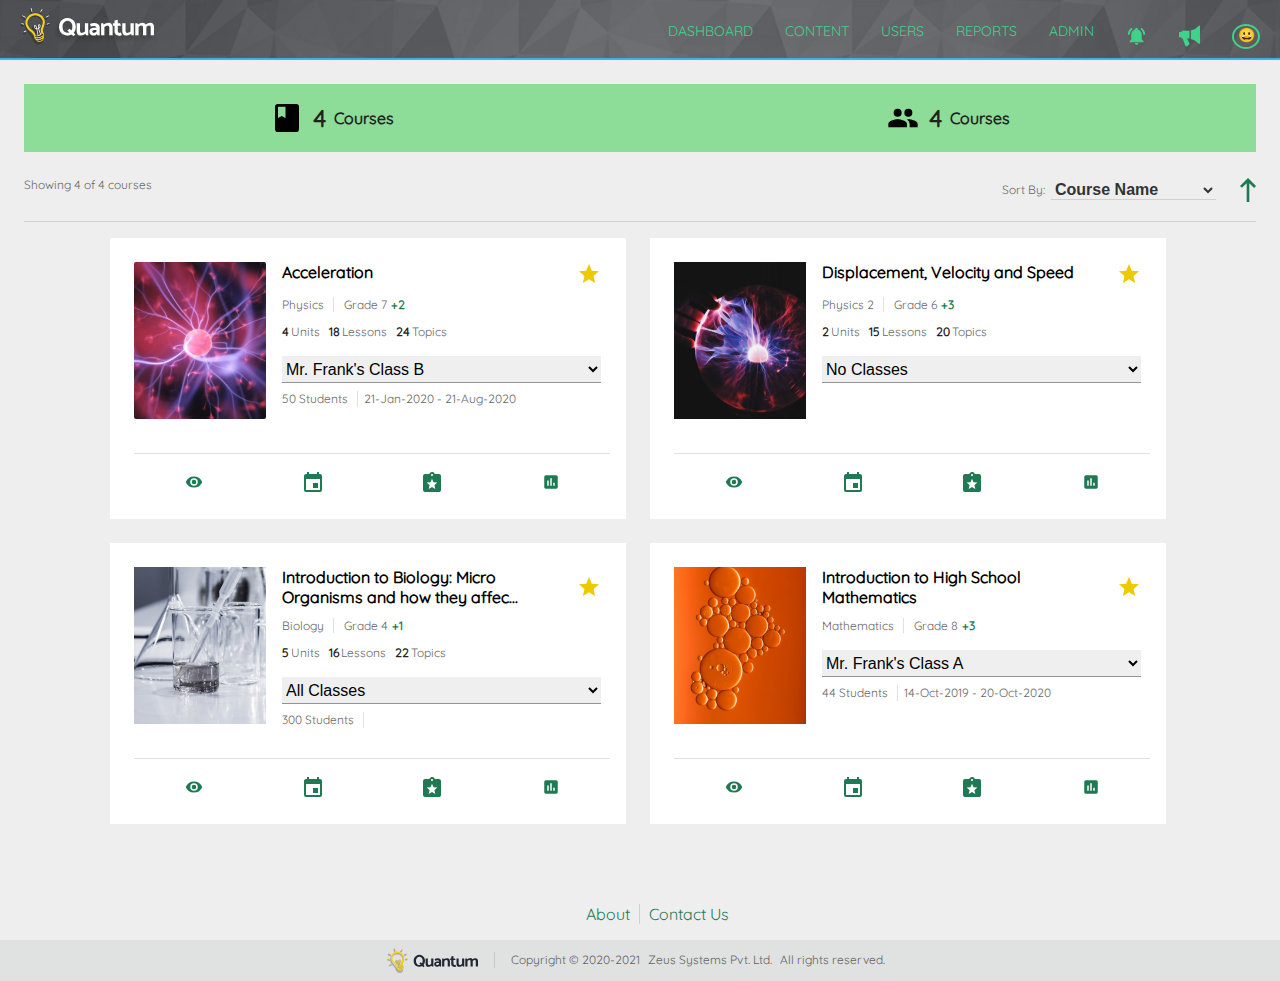
==== Quantum/dashboard/index.html @ 1cf325c6 "Initial commit :)" ====
<!DOCTYPE html>
<html lang="en">
<head>
    <meta charset="UTF-8">
    <meta http-equiv="X-UA-Compatible" content="IE=edge">
    <meta name="viewport" content="width=device-width, initial-scale=1.0">
    <title>Dashboard | Quantum</title>
    <link rel="stylesheet" href="scss.css">
</head>
<body>
    <div class="header">
        <img src="../quantum screen assets/icons/logo used in header.svg" alt="Quantum logo in header">
        <div class="navbar">
            <ul class="list-items">
                <li class="non-navigate">DASHBOARD</li>
                <li class="non-navigate">CONTENT</li>
                <li class="non-navigate">USERS</li>
                <li class="non-navigate">REPORTS</li>
                <li class="non-navigate">ADMIN</li>
                <li class="nav-icons"><img src="../quantum screen assets/icons/alerts.svg" alt="alert icon"></li>
                <li class="nav-icons"><img src="../quantum screen assets/icons/announcements.svg" alt="announcements icon"></li>
                <li id="profile-icon" class="nav-icons">😀</li>
                <li class="navigation"><img src="../quantum screen assets/icons/hamburger-menu.svg" alt="hamburger menu"></li>
            </ul>
        </div>
    </div>
    <div class="main-content">
        <div class="sub-header">
            <div class="sub-header-item">
                <img src="../quantum screen assets/icons/courses.svg" alt="courses icon">
                <span id="digit">4</span>
                <span id="cat">Courses</span> 
            </div>
            <div class="sub-header-item">
                <img src="../quantum screen assets/icons/classes.svg" alt="courses icon">
                <span id="digit">4</span>
                <span id="cat">Courses</span> 
            </div>
        </div>
    
        <div class="category">
            <div class="show">Showing 4 of 4 courses</div>
            <div class="sortby">
                Sort By:
                <select>
                    <option disabled selected>Course Name</option>
                </select>
                <img src="../quantum screen assets/icons/sort.svg" alt="sort icon">
            </div>
        </div>
    
        <div class="cards-container">
            <div class="card card-1">
                <div class="card-content">
                    <img src="../quantum screen assets/images/imageMask-1.svg" alt="img">
                    <div class="card-info">
                        <div class="card-header">
                            <span>Acceleration</span>
                            <img src="../quantum screen assets/icons/favourite.svg" alt="favourite icon">
                        </div>
                        <p class="subject">
                            <span class="common-font mr-9">Physics</span>
                            <span class="common-font">Grade 7</span>
                            <span class="green-font">+2</span>
                        </p>
                        <p class="mt-0">
                            <span class="common-font mr-5"><span class="font-b">4</span>Units</span>
                            <span class="common-font mr-5"><span class="font-b">18</span>Lessons</span>
                            <span class="common-font"><span class="font-b">24</span>Topics</span>
                        </p>
                        <p class="select-cat">
                            <select name="name" id="name">
                                <option>Mr. Frank's Class B</option>
                                <option>Mr. Frank's Class A</option>
                            </select>
                        </p>
                        <p class="flex">
                            <span class="common-font mr-9">50 Students</span>
                            <span class="common-font">21-Jan-2020 - 21-Aug-2020</span>
                        </p>

                    </div>
                </div>
                <div class="card-icon">
                    <img src="../quantum screen assets/icons/preview.svg" alt="preview icon">
                    <img src="../quantum screen assets/icons/manage course.svg" alt="manage course icon">
                    <img src="../quantum screen assets/icons/grade submissions.svg" alt="grade icon">
                    <img src="../quantum screen assets/icons/reports.svg" alt="reports icon">
                </div>
            </div>
    
            <!-- card-2 -->
            <div class="card card-2">
                <div class="card-content">
                    <img src="../quantum screen assets/images/imageMask-2.svg" alt="img">
                    <div class="card-info">
                        <div class="card-header">
                            <span>Displacement, Velocity and Speed</span>
                            <img src="../quantum screen assets/icons/favourite.svg" alt="favourite icon">
                        </div>
                        <p class="subject">
                            <span class="common-font mr-9">Physics 2</span>
                            <span class="common-font">Grade 6</span>
                            <span class="green-font">+3</span>
                        </p>
                        <p class="mt-0">
                            <span class="common-font mr-5"><span class="font-b">2</span>Units</span>
                            <span class="common-font mr-5"><span class="font-b">15</span>Lessons</span>
                            <span class="common-font"><span class="font-b">20</span>Topics</span>
                        </p>
                        <p class="select-cat">
                            <select name="name" id="name">
                                <option disabled selected>No Classes</option>
                            </select>
                        </p>
                        <!-- <p class="flex">
                            <span class="common-font mr-9">50 Students</span>
                            <span class="common-font">21-Jan-2020 - 21-Aug-2020</span>
                        </p> -->

                    </div>
                </div>
                <div class="card-icon">
                    <img src="../quantum screen assets/icons/preview.svg" alt="preview icon">
                    <img src="../quantum screen assets/icons/manage course.svg" alt="manage course icon">
                    <img src="../quantum screen assets/icons/grade submissions.svg" alt="grade icon">
                    <img src="../quantum screen assets/icons/reports.svg" alt="reports icon">
                </div>
            </div>
    
            <!-- card-3 -->
            <div class="card card-3">
                <div class="card-content">
                    <img src="../quantum screen assets/images/imageMask.svg" alt="img">
                    <div class="card-info">
                        <div class="card-header">
                            <span>Introduction to Biology: Micro Organisms and how they affec...</span>
                            <img src="../quantum screen assets/icons/favourite.svg" alt="favourite icon">
                        </div>
                        <p class="subject">
                            <span class="common-font mr-9">Biology</span>
                            <span class="common-font">Grade 4</span>
                            <span class="green-font">+1</span>
                        </p>
                        <p class="mt-0">
                            <span class="common-font mr-5"><span class="font-b">5</span>Units</span>
                            <span class="common-font mr-5"><span class="font-b">16</span>Lessons</span>
                            <span class="common-font"><span class="font-b">22</span>Topics</span>
                        </p>
                        <p class="select-cat">
                            <select name="name" id="name">
                                <option>All Classes</option>
                                <option>All Classes</option>
                            </select>
                        </p>
                        <p class="flex">
                            <span class="common-font mr-9">300 Students</span>
                            <!-- <span class="common-font">21-Jan-2020 - 21-Aug-2020</span> -->
                        </p>

                    </div>
                </div>
                <div class="card-icon">
                    <img src="../quantum screen assets/icons/preview.svg" alt="preview icon">
                    <img src="../quantum screen assets/icons/manage course.svg" alt="manage course icon">
                    <img src="../quantum screen assets/icons/grade submissions.svg" alt="grade icon">
                    <img src="../quantum screen assets/icons/reports.svg" alt="reports icon">
                </div>
            </div>
    
            <!-- card-4 -->
            <div class="card card-4">
                <div class="card-content">
                    <img src="../quantum screen assets/images/imageMask-3.svg" alt="img">
                    <div class="card-info">
                        <div class="card-header">
                            <span>Introduction to High School Mathematics</span>
                            <img src="../quantum screen assets/icons/favourite.svg" alt="favourite icon">
                        </div>
                        <p class="subject">
                            <span class="common-font mr-9">Mathematics</span>
                            <span class="common-font">Grade 8</span>
                            <span class="green-font">+3</span>
                        </p>
                        <!-- <p class="mt-0">
                            <span class="common-font mr-5"><span class="font-b">4</span>Units</span>
                            <span class="common-font mr-5"><span class="font-b">18</span>Lessons</span>
                            <span class="common-font"><span class="font-b">24</span>Topics</span>
                        </p> -->
                        <p class="select-cat">
                            <select name="name" id="name">
                                <option>Mr. Frank's Class A</option>
                                <option>Mr. Frank's Class B</option>
                            </select>
                        </p>
                        <p class="flex">
                            <span class="common-font mr-9">44 Students</span>
                            <span class="common-font">14-Oct-2019 - 20-Oct-2020</span>
                        </p>

                    </div>
                </div>
                <div class="card-icon">
                    <img src="../quantum screen assets/icons/preview.svg" alt="preview icon">
                    <img src="../quantum screen assets/icons/manage course.svg" alt="manage course icon">
                    <img src="../quantum screen assets/icons/grade submissions.svg" alt="grade icon">
                    <img src="../quantum screen assets/icons/reports.svg" alt="reports icon">
                </div>
            </div>
        </div>

    </div>



    <div class="footer-main">
        <div class="about">
            <div id="about">About</div>
            <div id="contact">Contact Us</div>
        </div>
    
        <div class="footer">
            <img src="../quantum screen assets/icons/logo used in footer.svg" alt="quantum logo in footer">
            <div class="info">
                <div class="padding-right">Copyright &#169 2020-2021</div>
                <div class="padding-right">Zeus Systems Pvt. Ltd.</div>
                <div class="padding-right">All rights reserved.</div>
            </div>
        </div>
    </div>
</body>
</html>
---- Quantum/dashboard/scss.css ----
@font-face {
  font-family: Quicksand;
  src: url("../quantum screen assets/Quicksand font 1/static/Quicksand-Regular.ttf");
}
body {
  margin: 0;
  background: #EEEEEE;
  font-family: Quicksand;
}

.header {
  background: #25313F url("../quantum screen assets/header pattern svg.svg");
  opacity: 1;
  padding: 8px 20px;
  background-size: cover;
  border-bottom: 2px solid #31B9E4;
}

.navbar {
  float: right;
}

.list-items {
  display: flex;
  justify-content: center;
  align-items: flex-start;
  list-style-type: none;
  color: #3FD28B;
  text-align: center;
}
.list-items li {
  margin-left: 32px;
  padding-bottom: 15px;
  font-size: 14px;
  line-height: 14px;
  text-align: center;
}
.list-items li img {
  width: 21px;
  height: 24px;
}

.non-navigate:hover {
  color: white;
  border-bottom: 4px solid #FFFFFF;
}

#profile-icon {
  color: #3FD28B;
  font-size: 14px;
  line-height: 19px;
  border: 2px solid #3FD28B;
  border-radius: 50%;
  height: 21px;
  padding-bottom: 0px;
  width: 24px;
}
#profile-icon:hover {
  border: 2px solid #3FD28B;
  border-radius: 50%;
  cursor: pointer;
}

.nav-icons:hover {
  width: 22px;
  height: 25px;
  border-radius: 50%;
  padding-bottom: 0px;
  background-color: white;
}

.navigation {
  display: none;
}

.main-content {
  padding: 24px;
  background-color: #EEEEEE;
  /* width: 100%; */
}

.sub-header {
  display: grid;
  grid-template-columns: 1fr 1fr;
  text-align: center;
  background-color: #8DDC97;
  margin-bottom: 24px;
}

.sub-header-item {
  margin-top: 18px;
  padding-bottom: 14px;
  display: flex;
  justify-content: center;
  align-items: center;
  border-bottom: 4px solid transparent;
}
.sub-header-item:hover {
  border-bottom: 4px solid #222222;
}
.sub-header-item img {
  height: 32px;
  margin-right: 10px;
}

#digit {
  color: #222222;
  font-size: 24px;
  line-height: 28px;
  font-size: 24px;
  line-height: 28px;
  font-weight: bold;
  margin-right: 8px;
  color: #222222;
}

#cat {
  color: #222222;
  font-size: 16px;
  line-height: 20px;
  font-size: 16px;
  line-height: 20px;
  color: #222222;
  font-weight: bolder;
}

.category {
  display: grid;
  grid-template-columns: 1fr 1fr;
  grid-template-rows: repeat(3, 1fr);
  height: 28px;
  padding-bottom: 17px;
  border-bottom: 1px solid rgba(0, 0, 0, 0.12);
  margin-bottom: 16px;
}

.show {
  grid-row: 2/3;
  grid-column: 1/2;
  color: #686868;
  font-size: 12px;
  line-height: 14px;
}

.sortby {
  grid-column: 2/3;
  grid-row: 2/3;
  color: #666666;
  font-size: 12px;
  line-height: 16px;
  color: #686868;
  font-size: 12px;
  line-height: 16px;
  margin-left: auto;
  display: flex;
  align-items: center;
}
.sortby select {
  color: #333333;
  font-size: 16px;
  line-height: 20px;
  font-weight: bolder;
  margin-left: 6px;
  width: 165px;
  background: transparent;
  border: 0px;
  border-bottom: 1px solid rgba(0, 0, 0, 0.12);
  margin-right: 24px;
}
.sortby img {
  height: 24px;
}

.cards-container {
  display: grid;
  grid-template-columns: 1fr 1fr;
  grid-template-rows: 1fr 1fr;
  gap: 12px/12px;
  width: 1060px;
  margin-left: auto;
  margin-right: auto;
}

.card {
  width: 476px;
  height: 246px;
  background-color: white;
  margin-bottom: 24px;
  margin-right: 24px;
  padding: 24px 16px 11px 24px;
}

.card-content {
  display: flex;
  width: 100%;
  height: 175px;
  padding-bottom: 16px;
  border-bottom: 1px solid rgba(0, 0, 0, 0.12);
}
.card-content > img {
  width: 132px;
  height: 157px;
}

.card-info {
  margin-left: 16px;
  width: 319px;
}

.card-header {
  font-size: 16px;
  line-height: 20px;
  font-weight: bolder;
  display: flex;
  margin-bottom: 7px;
}
.card-header img {
  margin-left: auto;
}

.select-cat {
  margin-top: 16px;
  margin-bottom: 0px;
}

#name {
  border: 0px;
  width: 319px;
  height: 27px;
  border-bottom: 1px solid rgba(0, 0, 0, 0.38);
  font-weight: 200;
  font-size: 16px;
  line-height: 20px;
}

.subject {
  margin-top: 0px;
  margin-bottom: 7px;
}

.mt-0 {
  margin-top: 0px;
}

.card-1 {
  grid-column: 1/2;
}

.card-2 {
  grid-column: 2/3;
}

.card-3 {
  grid-row: 2/3;
  grid-column: 1/2;
}

.card-4 {
  grid-row: 2/3;
  grid-column: 2/3;
}

.flex {
  display: flex;
  margin-top: 8px;
}

.common-font {
  color: #666666;
  font-size: 12px;
  line-height: 16px;
}

.green-font {
  color: rgb(31, 122, 84);
  font-size: 12px;
  line-height: 16px;
  font-weight: bolder;
}

.mr-9 {
  padding-right: 9px;
  margin-right: 6px;
  border-right: 1px solid rgba(0, 0, 0, 0.12);
}

.font-b {
  font-weight: bolder;
  color: rgb(34, 34, 34);
  margin-right: 2px;
}

.mr-5 {
  margin-right: 5px;
}

.card-icon {
  display: flex;
  width: 100%;
  justify-content: space-around;
  height: 40px;
}
.card-icon img {
  width: 18px;
  height: 20px;
  margin-top: 18px;
  line-height: 20px;
}

/* footer */
.about {
  display: grid;
  grid-template-columns: 1fr 1fr;
  color: rgb(31, 122, 84);
  margin-top: 32px;
  margin-bottom: 16px;
}

#about {
  margin-left: auto;
  padding-right: 9px;
  border-right: 1px solid rgba(0, 0, 0, 0.12);
}

#contact {
  padding-left: 9px;
}

.footer {
  background-color: rgb(224, 225, 225);
  display: flex;
  justify-content: center;
  align-items: center;
  padding: 8px 0 8px 0;
}
.footer img {
  margin-right: 16px;
  color: rgb(31, 40, 52);
}

.info {
  display: flex;
  border-left: 1px solid rgba(0, 0, 0, 0.12);
  padding-left: 16px;
  color: rgb(97, 97, 97);
  font-size: 12px;
  line-height: 16px;
}

.padding-right {
  padding-right: 8px;
}

#expired {
  background-color: #FFE4E6;
  color: #D80000;
  font-size: 10px;
  line-height: 16px;
}

.bg-w {
  background-color: white;
}

@media (min-width: 768px) and (max-width: 1024px) {
  /* .footer-main{
      position: absolute;
      bottom: 0;
      width: 100%;
  } */
  .cards-container {
    display: grid;
    grid-template-columns: 1fr;
    grid-template-rows: repeat(4, 1fr);
    width: 520px;
    margin-left: auto;
    margin-right: auto;
  }
  .card-1 {
    grid-row: 1/2;
    grid-column: 1/2;
  }
  .card-2 {
    grid-row: 2/3;
    grid-column: 1/2;
  }
  .card-3 {
    grid-row: 3/4;
    grid-column: 1/2;
  }
  .card-4 {
    grid-row: 4/5;
    grid-column: 1/2;
  }
}
@media (max-width: 833px) {
  .non-navigate {
    display: none;
  }
  .navigation {
    display: block;
  }
}/*# sourceMappingURL=scss.css.map */
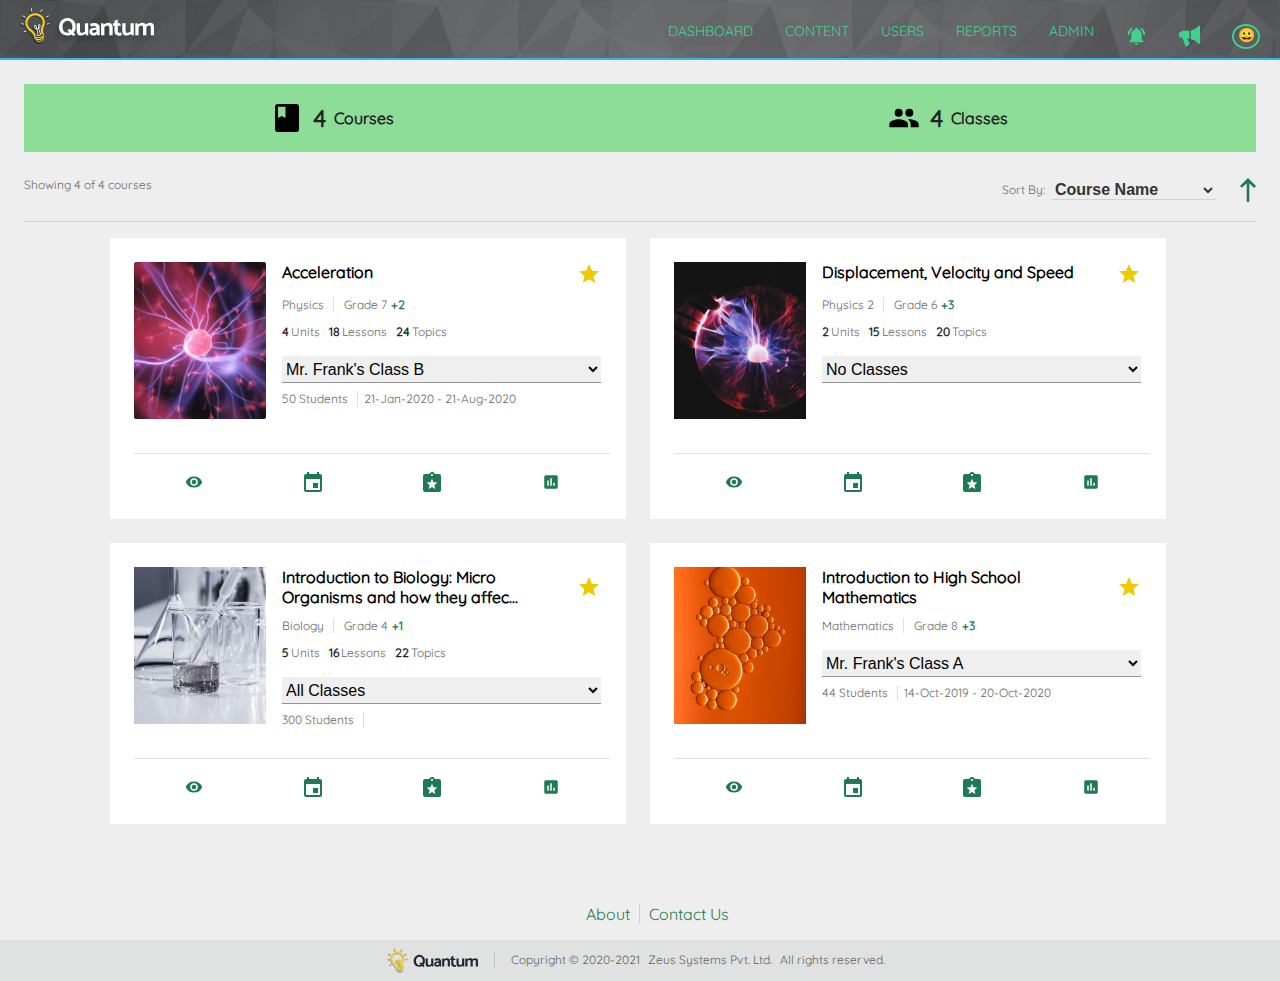
==== commit df7f63ab: "fixed bugs" ====
--- a/Quantum/dashboard/index.html
+++ b/Quantum/dashboard/index.html
@@ -34,7 +34,7 @@
             <div class="sub-header-item">
                 <img src="../quantum screen assets/icons/classes.svg" alt="courses icon">
                 <span id="digit">4</span>
-                <span id="cat">Courses</span> 
+                <span id="cat">Classes</span> 
             </div>
         </div>
     
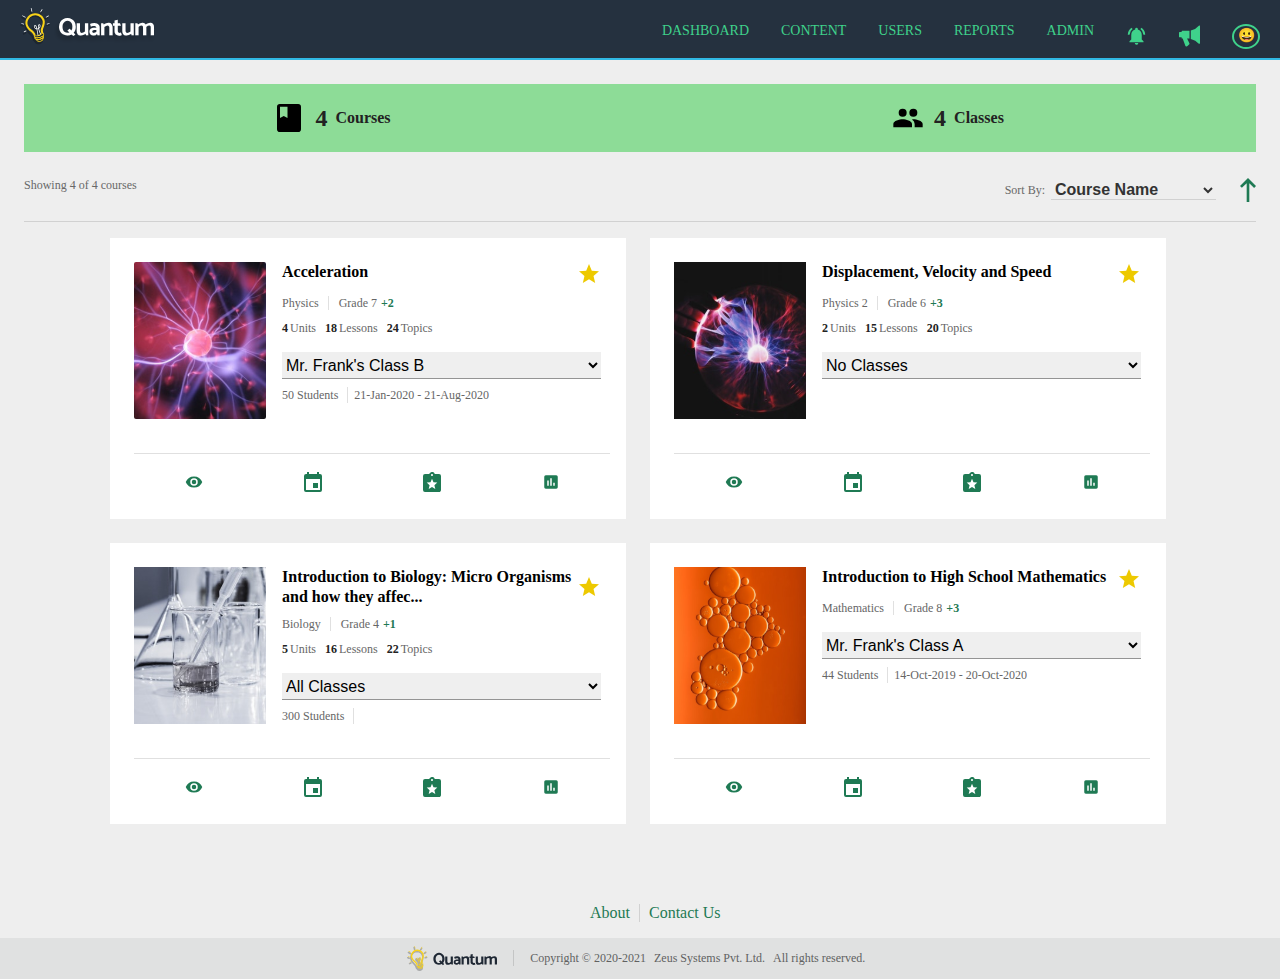
==== commit 960dc6eb: "improved file structure" ====
--- a/Quantum/dashboard/index.html
+++ b/Quantum/dashboard/index.html
@@ -5,7 +5,7 @@
     <meta http-equiv="X-UA-Compatible" content="IE=edge">
     <meta name="viewport" content="width=device-width, initial-scale=1.0">
     <title>Dashboard | Quantum</title>
-    <link rel="stylesheet" href="scss.css">
+    <link rel="stylesheet" href="./styles/scss.css">
 </head>
 <body>
     <div class="header">
--- a/Quantum/dashboard/styles/scss.css
+++ b/Quantum/dashboard/styles/scss.css
@@ -0,0 +1,403 @@
+@font-face {
+  font-family: Quicksand;
+  src: url("../quantum screen assets/Quicksand font 1/static/Quicksand-Regular.ttf");
+}
+body {
+  margin: 0;
+  background: #EEEEEE;
+  font-family: Quicksand;
+}
+
+.header {
+  background: #25313F url("../quantum screen assets/header pattern svg.svg");
+  opacity: 1;
+  padding: 8px 20px;
+  background-size: cover;
+  border-bottom: 2px solid #31B9E4;
+}
+
+.navbar {
+  float: right;
+}
+
+.list-items {
+  display: flex;
+  justify-content: center;
+  align-items: flex-start;
+  list-style-type: none;
+  color: #3FD28B;
+  text-align: center;
+}
+.list-items li {
+  margin-left: 32px;
+  padding-bottom: 15px;
+  font-size: 14px;
+  line-height: 14px;
+  text-align: center;
+}
+.list-items li img {
+  width: 21px;
+  height: 24px;
+}
+
+.non-navigate:hover {
+  color: white;
+  border-bottom: 4px solid #FFFFFF;
+}
+
+#profile-icon {
+  color: #3FD28B;
+  font-size: 14px;
+  line-height: 19px;
+  border: 2px solid #3FD28B;
+  border-radius: 50%;
+  height: 21px;
+  padding-bottom: 0px;
+  width: 24px;
+}
+#profile-icon:hover {
+  border: 2px solid #3FD28B;
+  border-radius: 50%;
+  cursor: pointer;
+}
+
+.nav-icons:hover {
+  width: 22px;
+  height: 25px;
+  border-radius: 50%;
+  padding-bottom: 0px;
+  background-color: white;
+}
+
+.navigation {
+  display: none;
+}
+
+.main-content {
+  padding: 24px;
+  background-color: #EEEEEE;
+  /* width: 100%; */
+}
+
+.sub-header {
+  display: grid;
+  grid-template-columns: 1fr 1fr;
+  text-align: center;
+  background-color: #8DDC97;
+  margin-bottom: 24px;
+}
+
+.sub-header-item {
+  margin-top: 18px;
+  padding-bottom: 14px;
+  display: flex;
+  justify-content: center;
+  align-items: center;
+  border-bottom: 4px solid transparent;
+}
+.sub-header-item:hover {
+  border-bottom: 4px solid #222222;
+}
+.sub-header-item img {
+  height: 32px;
+  margin-right: 10px;
+}
+
+#digit {
+  color: #222222;
+  font-size: 24px;
+  line-height: 28px;
+  font-size: 24px;
+  line-height: 28px;
+  font-weight: bold;
+  margin-right: 8px;
+  color: #222222;
+}
+
+#cat {
+  color: #222222;
+  font-size: 16px;
+  line-height: 20px;
+  font-size: 16px;
+  line-height: 20px;
+  color: #222222;
+  font-weight: bolder;
+}
+
+.category {
+  display: grid;
+  grid-template-columns: 1fr 1fr;
+  grid-template-rows: repeat(3, 1fr);
+  height: 28px;
+  padding-bottom: 17px;
+  border-bottom: 1px solid rgba(0, 0, 0, 0.12);
+  margin-bottom: 16px;
+}
+
+.show {
+  grid-row: 2/3;
+  grid-column: 1/2;
+  color: #686868;
+  font-size: 12px;
+  line-height: 14px;
+}
+
+.sortby {
+  grid-column: 2/3;
+  grid-row: 2/3;
+  color: #666666;
+  font-size: 12px;
+  line-height: 16px;
+  color: #686868;
+  font-size: 12px;
+  line-height: 16px;
+  margin-left: auto;
+  display: flex;
+  align-items: center;
+}
+.sortby select {
+  color: #333333;
+  font-size: 16px;
+  line-height: 20px;
+  font-weight: bolder;
+  margin-left: 6px;
+  width: 165px;
+  background: transparent;
+  border: 0px;
+  border-bottom: 1px solid rgba(0, 0, 0, 0.12);
+  margin-right: 24px;
+}
+.sortby img {
+  height: 24px;
+}
+
+.cards-container {
+  display: grid;
+  grid-template-columns: 1fr 1fr;
+  grid-template-rows: 1fr 1fr;
+  gap: 12px/12px;
+  width: 1060px;
+  margin-left: auto;
+  margin-right: auto;
+}
+
+.card {
+  width: 476px;
+  height: 246px;
+  background-color: white;
+  margin-bottom: 24px;
+  margin-right: 24px;
+  padding: 24px 16px 11px 24px;
+}
+
+.card-content {
+  display: flex;
+  width: 100%;
+  height: 175px;
+  padding-bottom: 16px;
+  border-bottom: 1px solid rgba(0, 0, 0, 0.12);
+}
+.card-content > img {
+  width: 132px;
+  height: 157px;
+}
+
+.card-info {
+  margin-left: 16px;
+  width: 319px;
+}
+
+.card-header {
+  font-size: 16px;
+  line-height: 20px;
+  font-weight: bolder;
+  display: flex;
+  margin-bottom: 7px;
+}
+.card-header img {
+  margin-left: auto;
+}
+
+.select-cat {
+  margin-top: 16px;
+  margin-bottom: 0px;
+}
+
+#name {
+  border: 0px;
+  width: 319px;
+  height: 27px;
+  border-bottom: 1px solid rgba(0, 0, 0, 0.38);
+  font-weight: 200;
+  font-size: 16px;
+  line-height: 20px;
+}
+
+.subject {
+  margin-top: 0px;
+  margin-bottom: 7px;
+}
+
+.mt-0 {
+  margin-top: 0px;
+}
+
+.card-1 {
+  grid-column: 1/2;
+}
+
+.card-2 {
+  grid-column: 2/3;
+}
+
+.card-3 {
+  grid-row: 2/3;
+  grid-column: 1/2;
+}
+
+.card-4 {
+  grid-row: 2/3;
+  grid-column: 2/3;
+}
+
+.flex {
+  display: flex;
+  margin-top: 8px;
+}
+
+.common-font {
+  color: #666666;
+  font-size: 12px;
+  line-height: 16px;
+}
+
+.green-font {
+  color: rgb(31, 122, 84);
+  font-size: 12px;
+  line-height: 16px;
+  font-weight: bolder;
+}
+
+.mr-9 {
+  padding-right: 9px;
+  margin-right: 6px;
+  border-right: 1px solid rgba(0, 0, 0, 0.12);
+}
+
+.font-b {
+  font-weight: bolder;
+  color: rgb(34, 34, 34);
+  margin-right: 2px;
+}
+
+.mr-5 {
+  margin-right: 5px;
+}
+
+.card-icon {
+  display: flex;
+  width: 100%;
+  justify-content: space-around;
+  height: 40px;
+}
+.card-icon img {
+  width: 18px;
+  height: 20px;
+  margin-top: 18px;
+  line-height: 20px;
+}
+
+/* footer */
+.about {
+  display: grid;
+  grid-template-columns: 1fr 1fr;
+  color: rgb(31, 122, 84);
+  margin-top: 32px;
+  margin-bottom: 16px;
+}
+
+#about {
+  margin-left: auto;
+  padding-right: 9px;
+  border-right: 1px solid rgba(0, 0, 0, 0.12);
+}
+
+#contact {
+  padding-left: 9px;
+}
+
+.footer {
+  background-color: rgb(224, 225, 225);
+  display: flex;
+  justify-content: center;
+  align-items: center;
+  padding: 8px 0 8px 0;
+}
+.footer img {
+  margin-right: 16px;
+  color: rgb(31, 40, 52);
+}
+
+.info {
+  display: flex;
+  border-left: 1px solid rgba(0, 0, 0, 0.12);
+  padding-left: 16px;
+  color: rgb(97, 97, 97);
+  font-size: 12px;
+  line-height: 16px;
+}
+
+.padding-right {
+  padding-right: 8px;
+}
+
+#expired {
+  background-color: #FFE4E6;
+  color: #D80000;
+  font-size: 10px;
+  line-height: 16px;
+}
+
+.bg-w {
+  background-color: white;
+}
+
+@media (min-width: 768px) and (max-width: 1024px) {
+  /* .footer-main{
+      position: absolute;
+      bottom: 0;
+      width: 100%;
+  } */
+  .cards-container {
+    display: grid;
+    grid-template-columns: 1fr;
+    grid-template-rows: repeat(4, 1fr);
+    width: 520px;
+    margin-left: auto;
+    margin-right: auto;
+  }
+  .card-1 {
+    grid-row: 1/2;
+    grid-column: 1/2;
+  }
+  .card-2 {
+    grid-row: 2/3;
+    grid-column: 1/2;
+  }
+  .card-3 {
+    grid-row: 3/4;
+    grid-column: 1/2;
+  }
+  .card-4 {
+    grid-row: 4/5;
+    grid-column: 1/2;
+  }
+}
+@media (max-width: 833px) {
+  .non-navigate {
+    display: none;
+  }
+  .navigation {
+    display: block;
+  }
+}/*# sourceMappingURL=scss.css.map */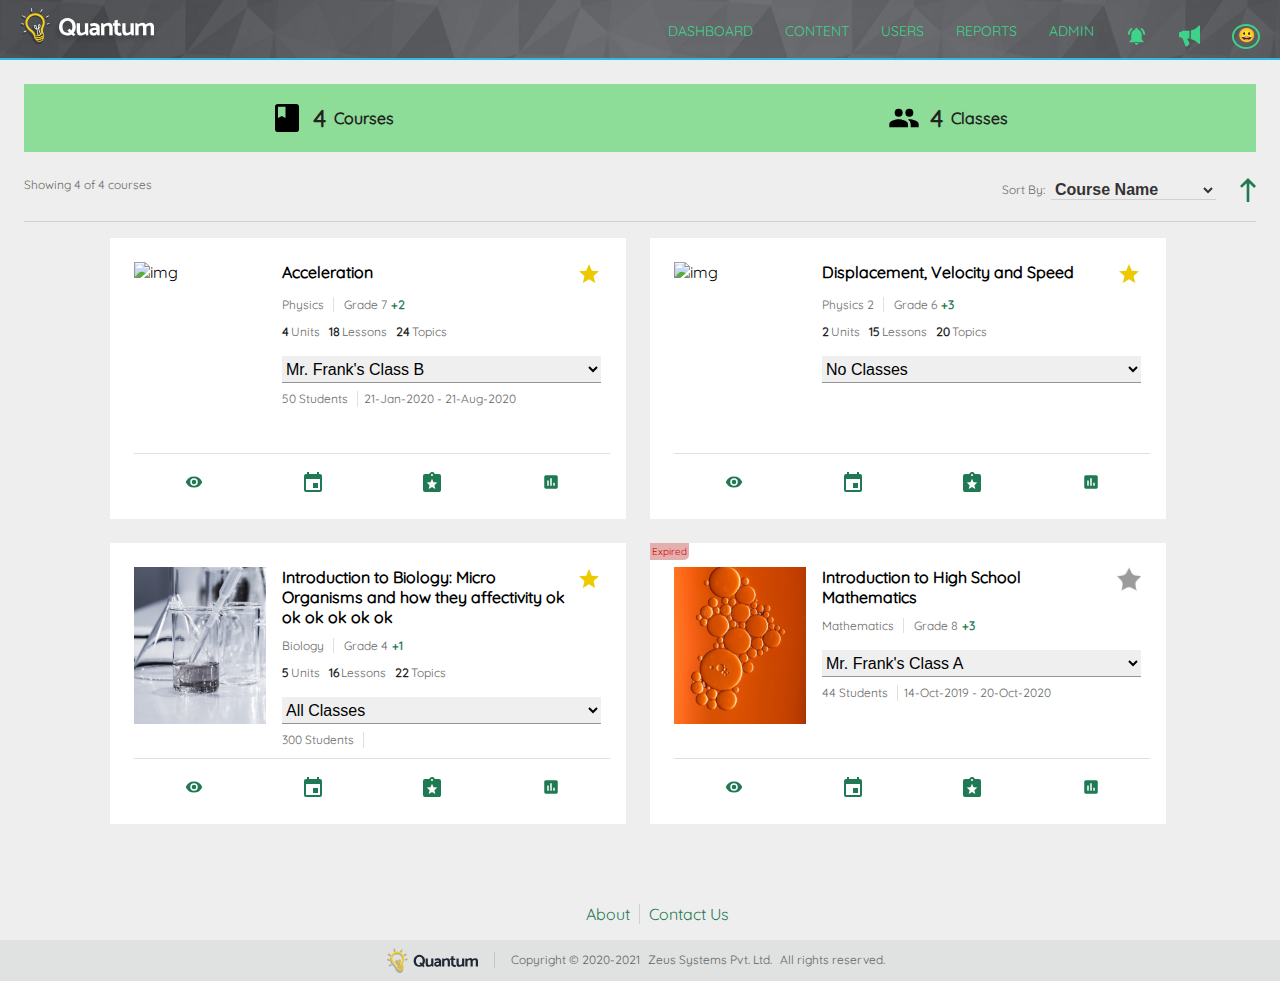
==== commit b89c986f: "render courses from JSON" ====
--- a/Quantum/dashboard/index.html
+++ b/Quantum/dashboard/index.html
@@ -49,164 +49,7 @@
             </div>
         </div>
     
-        <div class="cards-container">
-            <div class="card card-1">
-                <div class="card-content">
-                    <img src="../quantum screen assets/images/imageMask-1.svg" alt="img">
-                    <div class="card-info">
-                        <div class="card-header">
-                            <span>Acceleration</span>
-                            <img src="../quantum screen assets/icons/favourite.svg" alt="favourite icon">
-                        </div>
-                        <p class="subject">
-                            <span class="common-font mr-9">Physics</span>
-                            <span class="common-font">Grade 7</span>
-                            <span class="green-font">+2</span>
-                        </p>
-                        <p class="mt-0">
-                            <span class="common-font mr-5"><span class="font-b">4</span>Units</span>
-                            <span class="common-font mr-5"><span class="font-b">18</span>Lessons</span>
-                            <span class="common-font"><span class="font-b">24</span>Topics</span>
-                        </p>
-                        <p class="select-cat">
-                            <select name="name" id="name">
-                                <option>Mr. Frank's Class B</option>
-                                <option>Mr. Frank's Class A</option>
-                            </select>
-                        </p>
-                        <p class="flex">
-                            <span class="common-font mr-9">50 Students</span>
-                            <span class="common-font">21-Jan-2020 - 21-Aug-2020</span>
-                        </p>
-
-                    </div>
-                </div>
-                <div class="card-icon">
-                    <img src="../quantum screen assets/icons/preview.svg" alt="preview icon">
-                    <img src="../quantum screen assets/icons/manage course.svg" alt="manage course icon">
-                    <img src="../quantum screen assets/icons/grade submissions.svg" alt="grade icon">
-                    <img src="../quantum screen assets/icons/reports.svg" alt="reports icon">
-                </div>
-            </div>
-    
-            <!-- card-2 -->
-            <div class="card card-2">
-                <div class="card-content">
-                    <img src="../quantum screen assets/images/imageMask-2.svg" alt="img">
-                    <div class="card-info">
-                        <div class="card-header">
-                            <span>Displacement, Velocity and Speed</span>
-                            <img src="../quantum screen assets/icons/favourite.svg" alt="favourite icon">
-                        </div>
-                        <p class="subject">
-                            <span class="common-font mr-9">Physics 2</span>
-                            <span class="common-font">Grade 6</span>
-                            <span class="green-font">+3</span>
-                        </p>
-                        <p class="mt-0">
-                            <span class="common-font mr-5"><span class="font-b">2</span>Units</span>
-                            <span class="common-font mr-5"><span class="font-b">15</span>Lessons</span>
-                            <span class="common-font"><span class="font-b">20</span>Topics</span>
-                        </p>
-                        <p class="select-cat">
-                            <select name="name" id="name">
-                                <option disabled selected>No Classes</option>
-                            </select>
-                        </p>
-                        <!-- <p class="flex">
-                            <span class="common-font mr-9">50 Students</span>
-                            <span class="common-font">21-Jan-2020 - 21-Aug-2020</span>
-                        </p> -->
-
-                    </div>
-                </div>
-                <div class="card-icon">
-                    <img src="../quantum screen assets/icons/preview.svg" alt="preview icon">
-                    <img src="../quantum screen assets/icons/manage course.svg" alt="manage course icon">
-                    <img src="../quantum screen assets/icons/grade submissions.svg" alt="grade icon">
-                    <img src="../quantum screen assets/icons/reports.svg" alt="reports icon">
-                </div>
-            </div>
-    
-            <!-- card-3 -->
-            <div class="card card-3">
-                <div class="card-content">
-                    <img src="../quantum screen assets/images/imageMask.svg" alt="img">
-                    <div class="card-info">
-                        <div class="card-header">
-                            <span>Introduction to Biology: Micro Organisms and how they affec...</span>
-                            <img src="../quantum screen assets/icons/favourite.svg" alt="favourite icon">
-                        </div>
-                        <p class="subject">
-                            <span class="common-font mr-9">Biology</span>
-                            <span class="common-font">Grade 4</span>
-                            <span class="green-font">+1</span>
-                        </p>
-                        <p class="mt-0">
-                            <span class="common-font mr-5"><span class="font-b">5</span>Units</span>
-                            <span class="common-font mr-5"><span class="font-b">16</span>Lessons</span>
-                            <span class="common-font"><span class="font-b">22</span>Topics</span>
-                        </p>
-                        <p class="select-cat">
-                            <select name="name" id="name">
-                                <option>All Classes</option>
-                                <option>All Classes</option>
-                            </select>
-                        </p>
-                        <p class="flex">
-                            <span class="common-font mr-9">300 Students</span>
-                            <!-- <span class="common-font">21-Jan-2020 - 21-Aug-2020</span> -->
-                        </p>
-
-                    </div>
-                </div>
-                <div class="card-icon">
-                    <img src="../quantum screen assets/icons/preview.svg" alt="preview icon">
-                    <img src="../quantum screen assets/icons/manage course.svg" alt="manage course icon">
-                    <img src="../quantum screen assets/icons/grade submissions.svg" alt="grade icon">
-                    <img src="../quantum screen assets/icons/reports.svg" alt="reports icon">
-                </div>
-            </div>
-    
-            <!-- card-4 -->
-            <div class="card card-4">
-                <div class="card-content">
-                    <img src="../quantum screen assets/images/imageMask-3.svg" alt="img">
-                    <div class="card-info">
-                        <div class="card-header">
-                            <span>Introduction to High School Mathematics</span>
-                            <img src="../quantum screen assets/icons/favourite.svg" alt="favourite icon">
-                        </div>
-                        <p class="subject">
-                            <span class="common-font mr-9">Mathematics</span>
-                            <span class="common-font">Grade 8</span>
-                            <span class="green-font">+3</span>
-                        </p>
-                        <!-- <p class="mt-0">
-                            <span class="common-font mr-5"><span class="font-b">4</span>Units</span>
-                            <span class="common-font mr-5"><span class="font-b">18</span>Lessons</span>
-                            <span class="common-font"><span class="font-b">24</span>Topics</span>
-                        </p> -->
-                        <p class="select-cat">
-                            <select name="name" id="name">
-                                <option>Mr. Frank's Class A</option>
-                                <option>Mr. Frank's Class B</option>
-                            </select>
-                        </p>
-                        <p class="flex">
-                            <span class="common-font mr-9">44 Students</span>
-                            <span class="common-font">14-Oct-2019 - 20-Oct-2020</span>
-                        </p>
-
-                    </div>
-                </div>
-                <div class="card-icon">
-                    <img src="../quantum screen assets/icons/preview.svg" alt="preview icon">
-                    <img src="../quantum screen assets/icons/manage course.svg" alt="manage course icon">
-                    <img src="../quantum screen assets/icons/grade submissions.svg" alt="grade icon">
-                    <img src="../quantum screen assets/icons/reports.svg" alt="reports icon">
-                </div>
-            </div>
+        <div class="cards-container" id="courses-container">
         </div>
 
     </div>
@@ -228,5 +71,7 @@
             </div>
         </div>
     </div>
+
+    <script src="./scripts/render_courses.js"></script>
 </body>
 </html>--- a/Quantum/dashboard/styles/scss.css
+++ b/Quantum/dashboard/styles/scss.css
@@ -1,19 +1,19 @@
 @font-face {
   font-family: Quicksand;
-  src: url("../quantum screen assets/Quicksand font 1/static/Quicksand-Regular.ttf");
+  src: url("../../quantum screen assets/Quicksand font 1/static/Quicksand-Regular.ttf");
 }
 body {
   margin: 0;
-  background: #EEEEEE;
+  background: #eeeeee;
   font-family: Quicksand;
 }
 
 .header {
-  background: #25313F url("../quantum screen assets/header pattern svg.svg");
+  background: #25313f url("../../quantum screen assets/header pattern svg.svg");
   opacity: 1;
   padding: 8px 20px;
   background-size: cover;
-  border-bottom: 2px solid #31B9E4;
+  border-bottom: 2px solid #31b9e4;
 }
 
 .navbar {
@@ -25,7 +25,7 @@
   justify-content: center;
   align-items: flex-start;
   list-style-type: none;
-  color: #3FD28B;
+  color: #3fd28b;
   text-align: center;
 }
 .list-items li {
@@ -42,21 +42,21 @@
 
 .non-navigate:hover {
   color: white;
-  border-bottom: 4px solid #FFFFFF;
+  border-bottom: 4px solid #ffffff;
 }
 
 #profile-icon {
-  color: #3FD28B;
+  color: #3fd28b;
   font-size: 14px;
   line-height: 19px;
-  border: 2px solid #3FD28B;
+  border: 2px solid #3fd28b;
   border-radius: 50%;
   height: 21px;
   padding-bottom: 0px;
   width: 24px;
 }
 #profile-icon:hover {
-  border: 2px solid #3FD28B;
+  border: 2px solid #3fd28b;
   border-radius: 50%;
   cursor: pointer;
 }
@@ -75,7 +75,7 @@
 
 .main-content {
   padding: 24px;
-  background-color: #EEEEEE;
+  background-color: #eeeeee;
   /* width: 100%; */
 }
 
@@ -83,7 +83,7 @@
   display: grid;
   grid-template-columns: 1fr 1fr;
   text-align: center;
-  background-color: #8DDC97;
+  background-color: #8ddc97;
   margin-bottom: 24px;
 }
 
@@ -171,6 +171,17 @@
   height: 24px;
 }
 
+.expired-badge {
+  position: absolute;
+  top: 0;
+  left: 0;
+  background-color: rgb(227, 176, 176);
+  color: #D80000;
+  font-size: 10px;
+  padding: 2px;
+  border-bottom-right-radius: 5px;
+}
+
 .cards-container {
   display: grid;
   grid-template-columns: 1fr 1fr;
@@ -188,6 +199,7 @@
   margin-bottom: 24px;
   margin-right: 24px;
   padding: 24px 16px 11px 24px;
+  position: relative;
 }
 
 .card-content {
@@ -216,6 +228,7 @@
 }
 .card-header img {
   margin-left: auto;
+  height: 24px;
 }
 
 .select-cat {
@@ -242,24 +255,6 @@
   margin-top: 0px;
 }
 
-.card-1 {
-  grid-column: 1/2;
-}
-
-.card-2 {
-  grid-column: 2/3;
-}
-
-.card-3 {
-  grid-row: 2/3;
-  grid-column: 1/2;
-}
-
-.card-4 {
-  grid-row: 2/3;
-  grid-column: 2/3;
-}
-
 .flex {
   display: flex;
   margin-top: 8px;
@@ -307,7 +302,6 @@
   line-height: 20px;
 }
 
-/* footer */
 .about {
   display: grid;
   grid-template-columns: 1fr 1fr;
@@ -352,8 +346,8 @@
 }
 
 #expired {
-  background-color: #FFE4E6;
-  color: #D80000;
+  background-color: #ffe4e6;
+  color: #d80000;
   font-size: 10px;
   line-height: 16px;
 }
@@ -363,34 +357,12 @@
 }
 
 @media (min-width: 768px) and (max-width: 1024px) {
-  /* .footer-main{
-      position: absolute;
-      bottom: 0;
-      width: 100%;
-  } */
   .cards-container {
     display: grid;
     grid-template-columns: 1fr;
-    grid-template-rows: repeat(4, 1fr);
     width: 520px;
     margin-left: auto;
     margin-right: auto;
-  }
-  .card-1 {
-    grid-row: 1/2;
-    grid-column: 1/2;
-  }
-  .card-2 {
-    grid-row: 2/3;
-    grid-column: 1/2;
-  }
-  .card-3 {
-    grid-row: 3/4;
-    grid-column: 1/2;
-  }
-  .card-4 {
-    grid-row: 4/5;
-    grid-column: 1/2;
   }
 }
 @media (max-width: 833px) {
